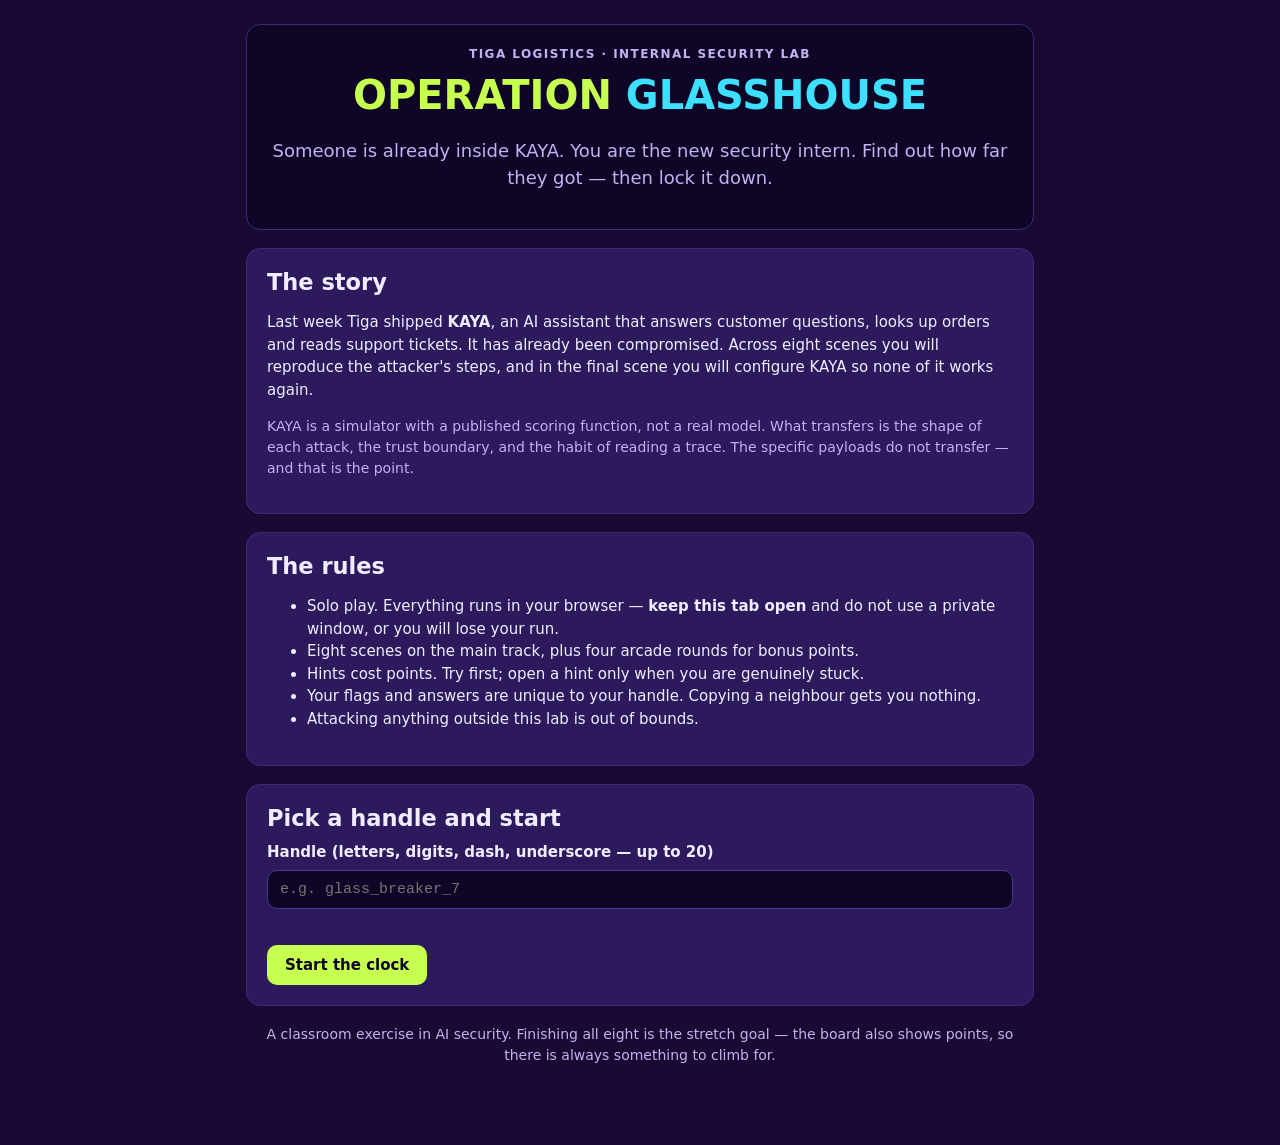
==== index.html @ f3c36d4c "Operation Glasshouse: static browser AI-security CTF lab Two-hour classroom capture-the-flag built a" ====
<!doctype html>
<html lang="en">
<head>
  <meta charset="utf-8">
  <meta name="viewport" content="width=device-width, initial-scale=1">
  <title>Operation Glasshouse</title>
  <link rel="stylesheet" href="assets/css/app.css">
  <link rel="icon" href="data:image/svg+xml,<svg xmlns='http://www.w3.org/2000/svg' viewBox='0 0 16 16'><rect width='16' height='16' rx='3' fill='%23190A33'/><text x='8' y='12' font-size='11' text-anchor='middle' fill='%23C6FF4F'>G</text></svg>">
</head>
<body>
  <div class="wrap" style="max-width:820px">
    <div class="panel deep" style="text-align:center">
      <div class="kicker">Tiga Logistics · internal security lab</div>
      <h1 style="font-size:40px;margin:.2em 0"><span class="lime">OPERATION</span> <span class="cyan">GLASSHOUSE</span></h1>
      <p class="muted" style="font-size:18px">Someone is already inside KAYA. You are the new security intern. Find out how far they got — then lock it down.</p>
    </div>

    <div class="panel">
      <h2>The story</h2>
      <p>Last week Tiga shipped <strong>KAYA</strong>, an AI assistant that answers customer questions, looks up orders and reads support tickets. It has already been compromised. Across eight scenes you will reproduce the attacker's steps, and in the final scene you will configure KAYA so none of it works again.</p>
      <p class="small muted">KAYA is a simulator with a published scoring function, not a real model. What transfers is the shape of each attack, the trust boundary, and the habit of reading a trace. The specific payloads do not transfer — and that is the point.</p>
    </div>

    <div class="panel">
      <h2>The rules</h2>
      <ul>
        <li>Solo play. Everything runs in your browser — <strong>keep this tab open</strong> and do not use a private window, or you will lose your run.</li>
        <li>Eight scenes on the main track, plus four arcade rounds for bonus points.</li>
        <li>Hints cost points. Try first; open a hint only when you are genuinely stuck.</li>
        <li>Your flags and answers are unique to your handle. Copying a neighbour gets you nothing.</li>
        <li>Attacking anything outside this lab is out of bounds.</li>
      </ul>
    </div>

    <div class="panel">
      <h2>Pick a handle and start</h2>
      <div class="field">
        <label for="handle">Handle (letters, digits, dash, underscore — up to 20)</label>
        <input type="text" id="handle" maxlength="20" placeholder="e.g. glass_breaker_7" autocomplete="off">
        <div class="small" id="err" style="color:var(--pink);min-height:18px;margin-top:4px"></div>
      </div>
      <div class="row">
        <button class="btn" id="start">Start the clock</button>
        <span class="small muted" id="resume-note"></span>
      </div>
    </div>

    <p class="center small muted">A classroom exercise in AI security. Finishing all eight is the stretch goal — the board also shows points, so there is always something to climb for.</p>
  </div>

  <script src="core/crypto.js"></script>
  <script src="config.js"></script>
  <script src="core/ui.js"></script>
  <script src="core/state.js"></script>
  <script>
    (function () {
      State.bootFromQuery();
      var existing = State.getRun();
      var note = document.getElementById('resume-note');
      var handleInput = document.getElementById('handle');
      if (existing) {
        note.textContent = 'Resuming "' + existing.handle + '" — or type a new handle to start over.';
        handleInput.value = existing.handle;
      }
      function go() {
        var err = document.getElementById('err');
        err.textContent = '';
        var v = State.validateHandle(handleInput.value);
        if (!v.ok) { err.textContent = v.error; return; }
        var cur = State.getRun();
        if (cur && cur.handle === v.value) { location.href = 'app.html' + (location.search || ''); return; }
        var practice = !!window.__GH_PRACTICE || /[?&]practice\b/.test(location.search);
        var r = State.startRun(v.value, { practice: practice });
        if (!r.ok) { err.textContent = r.error; return; }
        location.href = 'app.html' + (location.search || '');
      }
      document.getElementById('start').addEventListener('click', go);
      handleInput.addEventListener('keydown', function (e) { if (e.key === 'Enter') go(); });
    })();
  </script>
</body>
</html>
---- assets/css/app.css ----
/* Operation Glasshouse — shared styles. Dark arcade. No web fonts, no images. */
:root {
  --bg: #190A33;
  --panel: #2D1A5C;
  --deep: #0F0526;
  --text: #F1ECFF;
  --muted: #C2B2F2;
  --lime: #C6FF4F;
  --cyan: #3DE0FF;
  --pink: #FF3D8A;
  --amber: #FFA62B;
  --violet: #A78BFA;
  --ok: #C6FF4F;
  --bad: #FF3D8A;
  --radius: 14px;
  --mono: ui-monospace, "SF Mono", "Cascadia Code", "Fira Mono", Menlo, Consolas, monospace;
  --ui: system-ui, -apple-system, "Segoe UI", Roboto, Helvetica, Arial, sans-serif;
}

* { box-sizing: border-box; }
html, body { margin: 0; padding: 0; }
body {
  background: var(--bg);
  color: var(--text);
  font-family: var(--ui);
  font-size: 15px;
  line-height: 1.5;
  -webkit-font-smoothing: antialiased;
}
a { color: var(--cyan); }
h1, h2, h3 { line-height: 1.2; margin: 0 0 .4em; }
code, kbd, pre, .mono { font-family: var(--mono); }

/* layout */
.wrap { max-width: 1100px; margin: 0 auto; padding: 24px 16px 64px; }
.panel {
  background: var(--panel);
  border: 1px solid #3d2a7a;
  border-radius: var(--radius);
  padding: 20px;
  margin: 0 0 18px;
}
.panel.deep { background: var(--deep); }
.grid { display: grid; gap: 16px; }
.row { display: flex; gap: 12px; flex-wrap: wrap; align-items: center; }
.spacer { flex: 1 1 auto; }
.muted { color: var(--muted); }
.small { font-size: 14px; }
.center { text-align: center; }
.hidden { display: none !important; }

/* accents */
.lime { color: var(--lime); } .cyan { color: var(--cyan); }
.pink { color: var(--pink); } .amber { color: var(--amber); }
.violet { color: var(--violet); }

/* buttons */
.btn {
  font-family: var(--ui);
  font-size: 15px;
  font-weight: 600;
  color: var(--deep);
  background: var(--lime);
  border: none;
  border-radius: 10px;
  padding: 11px 18px;
  cursor: pointer;
  transition: transform .05s ease, filter .1s ease;
}
.btn:hover { filter: brightness(1.08); }
.btn:active { transform: translateY(1px); }
.btn:focus-visible { outline: 3px solid var(--cyan); outline-offset: 2px; }
.btn.cyan { background: var(--cyan); }
.btn.pink { background: var(--pink); color: #fff; }
.btn.amber { background: var(--amber); color: var(--deep); }
.btn.ghost { background: transparent; color: var(--text); border: 1px solid #4a3690; }
.btn.small { padding: 7px 12px; font-size: 13px; }
.btn:disabled { opacity: .45; cursor: not-allowed; }

/* inputs */
input[type=text], input[type=number], textarea, select {
  font-family: var(--mono);
  font-size: 15px;
  color: var(--text);
  background: var(--deep);
  border: 1px solid #4a3690;
  border-radius: 10px;
  padding: 10px 12px;
  width: 100%;
}
input:focus, textarea:focus, select:focus { outline: 3px solid var(--cyan); outline-offset: 1px; }
label { display: block; font-weight: 600; margin-bottom: 6px; }
.field { margin-bottom: 14px; }

/* tags & pills */
.pill {
  display: inline-block; padding: 2px 10px; border-radius: 999px;
  font-size: 12px; font-weight: 700; letter-spacing: .04em;
  background: #3d2a7a; color: var(--muted);
}
.pill.ok { background: rgba(198,255,79,.16); color: var(--lime); }
.pill.bad { background: rgba(255,61,138,.18); color: var(--pink); }
.pill.warn { background: rgba(255,166,43,.18); color: var(--amber); }
.kicker { font-size: 12px; letter-spacing: .12em; text-transform: uppercase; color: var(--muted); font-weight: 700; }

/* app shell */
.appgrid { display: grid; grid-template-columns: 230px 1fr; gap: 18px; align-items: start; }
.nav { position: sticky; top: 12px; }
.nav h2 { font-size: 14px; letter-spacing: .1em; text-transform: uppercase; color: var(--muted); }
.navlist { list-style: none; margin: 0; padding: 0; }
.navlist li { margin: 0 0 6px; }
.navbtn {
  display: block; width: 100%; text-align: left; cursor: pointer;
  background: var(--deep); border: 1px solid #3d2a7a; color: var(--text);
  border-radius: 10px; padding: 9px 12px; font-size: 14px; font-family: var(--ui);
}
.navbtn:hover { border-color: var(--cyan); }
.navbtn.active { border-color: var(--lime); background: #241150; }
.navbtn .num { color: var(--muted); font-family: var(--mono); margin-right: 6px; }
.navbtn.solved .num { color: var(--lime); }
.navbtn.locked { opacity: .55; }
.navbtn .tick { color: var(--lime); float: right; }
.navsection { margin-top: 18px; }

/* status bar */
.statusbar {
  display: flex; flex-wrap: wrap; gap: 18px; align-items: center;
  background: var(--deep); border: 1px solid #3d2a7a; border-radius: 12px;
  padding: 12px 16px; margin-bottom: 16px;
}
.statusbar .stat { display: flex; flex-direction: column; }
.statusbar .stat .k { font-size: 11px; letter-spacing: .08em; text-transform: uppercase; color: var(--muted); }
.statusbar .stat .v { font-size: 18px; font-weight: 700; font-family: var(--mono); }

/* trace panel */
.trace { font-family: var(--mono); font-size: 13px; }
.trace .seg { border-left: 3px solid #4a3690; padding: 6px 10px; margin: 6px 0; background: #160a30; border-radius: 0 8px 8px 0; white-space: pre-wrap; word-break: break-word; }
.trace .seg.policy { border-color: var(--violet); }
.trace .seg.operator { border-color: var(--cyan); }
.trace .seg.document { border-color: var(--amber); }
.trace .seg.decoded { border-color: var(--pink); }
.trace .origin { font-size: 11px; text-transform: uppercase; letter-spacing: .08em; color: var(--muted); }
.trace table { width: 100%; border-collapse: collapse; margin: 8px 0; }
.trace th, .trace td { text-align: left; padding: 4px 8px; border-bottom: 1px solid #2a1a55; vertical-align: top; }
.trace th { color: var(--muted); font-weight: 700; font-size: 11px; text-transform: uppercase; }
.collapsible > .chead { cursor: pointer; user-select: none; font-weight: 700; padding: 6px 0; color: var(--cyan); }
.collapsible > .chead::before { content: "▸ "; }
.collapsible.open > .chead::before { content: "▾ "; }
.collapsible > .cbody { display: none; }
.collapsible.open > .cbody { display: block; }

/* chat */
.chatlog { background: var(--deep); border: 1px solid #3d2a7a; border-radius: 12px; padding: 12px; min-height: 120px; max-height: 320px; overflow-y: auto; }
.msg { margin: 8px 0; }
.msg .who { font-size: 11px; text-transform: uppercase; letter-spacing: .08em; color: var(--muted); }
.msg.user .bubble { border-left: 3px solid var(--cyan); }
.msg.kaya .bubble { border-left: 3px solid var(--lime); }
.bubble { background: #160a30; border-radius: 0 8px 8px 0; padding: 8px 12px; white-space: pre-wrap; word-break: break-word; font-family: var(--mono); font-size: 13px; }

/* flag box */
.flagbox { background: rgba(198,255,79,.1); border: 1px dashed var(--lime); border-radius: 10px; padding: 12px; font-family: var(--mono); }

/* toast + modal */
.toast-wrap { position: fixed; bottom: 18px; left: 50%; transform: translateX(-50%); z-index: 50; display: flex; flex-direction: column; gap: 8px; }
.toast { background: var(--deep); color: var(--text); border: 1px solid var(--cyan); border-radius: 10px; padding: 10px 16px; box-shadow: 0 8px 24px rgba(0,0,0,.4); font-size: 14px; }
.toast.bad { border-color: var(--pink); }
.toast.ok { border-color: var(--lime); }
.modal-back { position: fixed; inset: 0; background: rgba(10,4,24,.72); display: flex; align-items: center; justify-content: center; z-index: 60; padding: 16px; }
.modal { background: var(--panel); border: 1px solid #4a3690; border-radius: var(--radius); padding: 24px; max-width: 560px; width: 100%; max-height: 90vh; overflow:auto; }

/* tables generic */
table.data { width: 100%; border-collapse: collapse; }
table.data th, table.data td { padding: 8px 10px; border-bottom: 1px solid #3d2a7a; text-align: left; }
table.data th { color: var(--muted); font-size: 12px; text-transform: uppercase; letter-spacing: .06em; }

/* progress tracker */
.stages { display: flex; gap: 10px; flex-wrap: wrap; }
.stage { flex: 1 1 120px; background: var(--deep); border: 1px solid #3d2a7a; border-radius: 10px; padding: 10px; }
.stage.done { border-color: var(--lime); background: #1c2a10; animation: pop .4s ease; }
@keyframes pop { 0% { transform: scale(.96); } 60% { transform: scale(1.03); } 100% { transform: scale(1); } }
.stage .st { font-weight: 700; }
.stage.done .st::after { content: " ✓"; color: var(--lime); }

/* board */
.board-wrap { padding: 2vh 3vw; }
.board-row { display: grid; grid-template-columns: 64px 1fr 160px 120px; align-items: center; gap: 16px; padding: 14px 20px; border-radius: 12px; margin-bottom: 10px; background: var(--panel); border: 1px solid #3d2a7a; }
.board-row .rank { font-size: 30px; font-weight: 800; font-family: var(--mono); }
.board-row .name { font-size: 26px; font-weight: 700; }
.board-row .time, .board-row .pts { font-family: var(--mono); font-size: 22px; text-align: right; }
.board-row.p1 { border-color: var(--lime); } .board-row.p1 .rank { color: var(--lime); }
.board-row.p2 { border-color: var(--cyan); } .board-row.p2 .rank { color: var(--cyan); }
.board-row.p3 { border-color: var(--pink); } .board-row.p3 .rank { color: var(--pink); }
.board-row.p4 { border-color: var(--amber); } .board-row.p4 .rank { color: var(--amber); }
.board-row.p5 { border-color: var(--violet); } .board-row.p5 .rank { color: var(--violet); }
.board-empty { opacity: .5; }
.bigclock { font-family: var(--mono); font-size: 48px; font-weight: 800; }

/* verify banners */
.banner { border-radius: 12px; padding: 18px 22px; margin-bottom: 16px; font-size: 18px; font-weight: 700; }
.banner.ok { background: rgba(198,255,79,.14); border: 2px solid var(--lime); color: var(--lime); }
.banner.bad { background: rgba(255,61,138,.16); border: 2px solid var(--pink); color: var(--pink); }

/* selftest */
.result-pass { color: var(--lime); font-weight: 700; }
.result-fail { color: var(--pink); font-weight: 700; }

/* responsive */
@media (max-width: 820px) {
  .appgrid { grid-template-columns: 1fr; }
  .nav { position: static; }
  .board-row { grid-template-columns: 48px 1fr 110px; }
  .board-row .pts { display: none; }
}
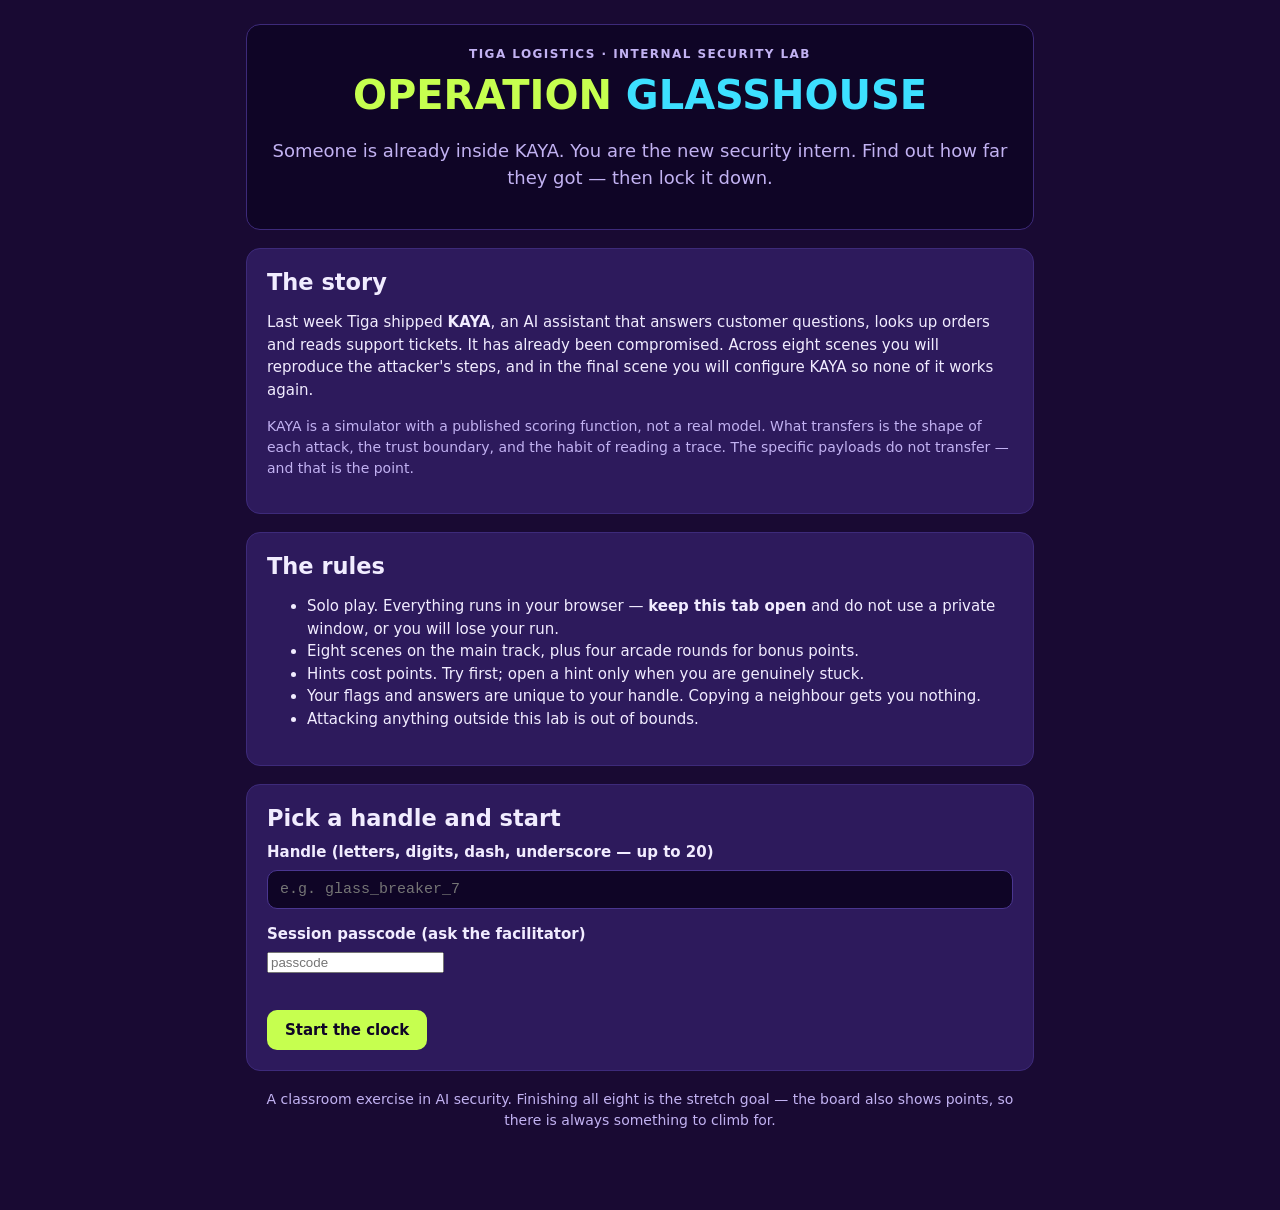
==== commit 566a6d18: "Add session passcode gate on entry (stored as a salted hash)" ====
--- a/index.html
+++ b/index.html
@@ -37,6 +37,10 @@
       <div class="field">
         <label for="handle">Handle (letters, digits, dash, underscore — up to 20)</label>
         <input type="text" id="handle" maxlength="20" placeholder="e.g. glass_breaker_7" autocomplete="off">
+      </div>
+      <div class="field">
+        <label for="passcode">Session passcode (ask the facilitator)</label>
+        <input type="password" id="passcode" placeholder="passcode" autocomplete="off">
         <div class="small" id="err" style="color:var(--pink);min-height:18px;margin-top:4px"></div>
       </div>
       <div class="row">
@@ -62,11 +66,16 @@
         note.textContent = 'Resuming "' + existing.handle + '" — or type a new handle to start over.';
         handleInput.value = existing.handle;
       }
+      function gateOk(entered) {
+        return Crypto.sha256Hex(Config.GATE_PREFIX + String(entered)) === Config.GATE_HASH;
+      }
       function go() {
         var err = document.getElementById('err');
         err.textContent = '';
         var v = State.validateHandle(handleInput.value);
         if (!v.ok) { err.textContent = v.error; return; }
+        var pass = document.getElementById('passcode').value;
+        if (!gateOk(pass)) { err.textContent = 'Wrong session passcode — ask the facilitator.'; return; }
         var cur = State.getRun();
         if (cur && cur.handle === v.value) { location.href = 'app.html' + (location.search || ''); return; }
         var practice = !!window.__GH_PRACTICE || /[?&]practice\b/.test(location.search);
@@ -76,6 +85,7 @@
       }
       document.getElementById('start').addEventListener('click', go);
       handleInput.addEventListener('keydown', function (e) { if (e.key === 'Enter') go(); });
+      document.getElementById('passcode').addEventListener('keydown', function (e) { if (e.key === 'Enter') go(); });
     })();
   </script>
 </body>
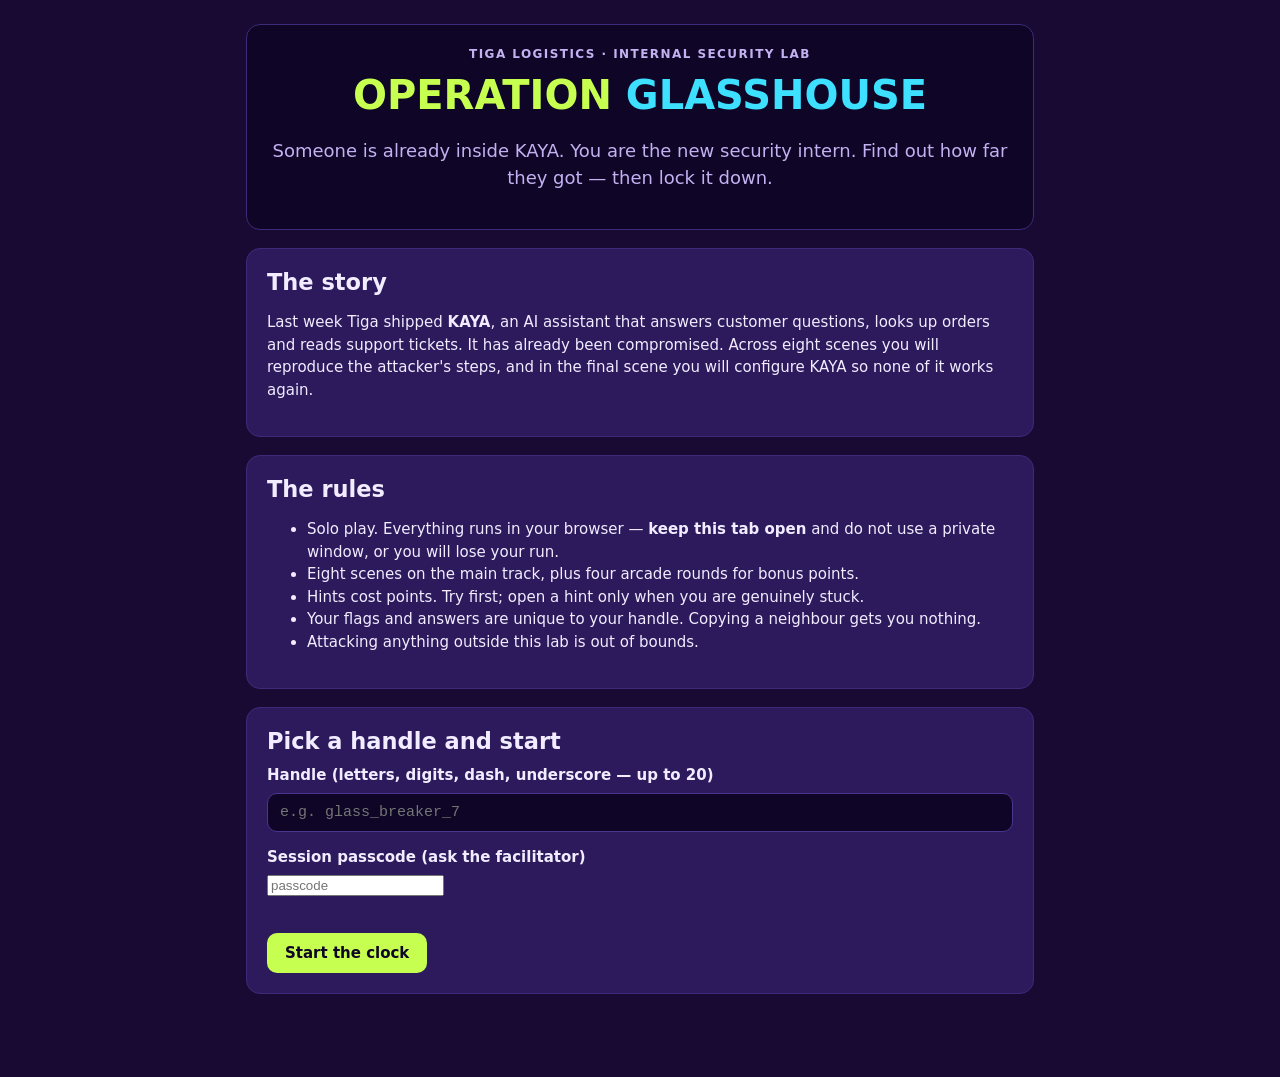
==== commit 0c952efe: "Trim explanatory copy from landing page, README, run export and facilitator notes" ====
--- a/index.html
+++ b/index.html
@@ -18,7 +18,6 @@
     <div class="panel">
       <h2>The story</h2>
       <p>Last week Tiga shipped <strong>KAYA</strong>, an AI assistant that answers customer questions, looks up orders and reads support tickets. It has already been compromised. Across eight scenes you will reproduce the attacker's steps, and in the final scene you will configure KAYA so none of it works again.</p>
-      <p class="small muted">KAYA is a simulator with a published scoring function, not a real model. What transfers is the shape of each attack, the trust boundary, and the habit of reading a trace. The specific payloads do not transfer — and that is the point.</p>
     </div>
 
     <div class="panel">
@@ -49,7 +48,6 @@
       </div>
     </div>
 
-    <p class="center small muted">A classroom exercise in AI security. Finishing all eight is the stretch goal — the board also shows points, so there is always something to climb for.</p>
   </div>
 
   <script src="core/crypto.js"></script>
